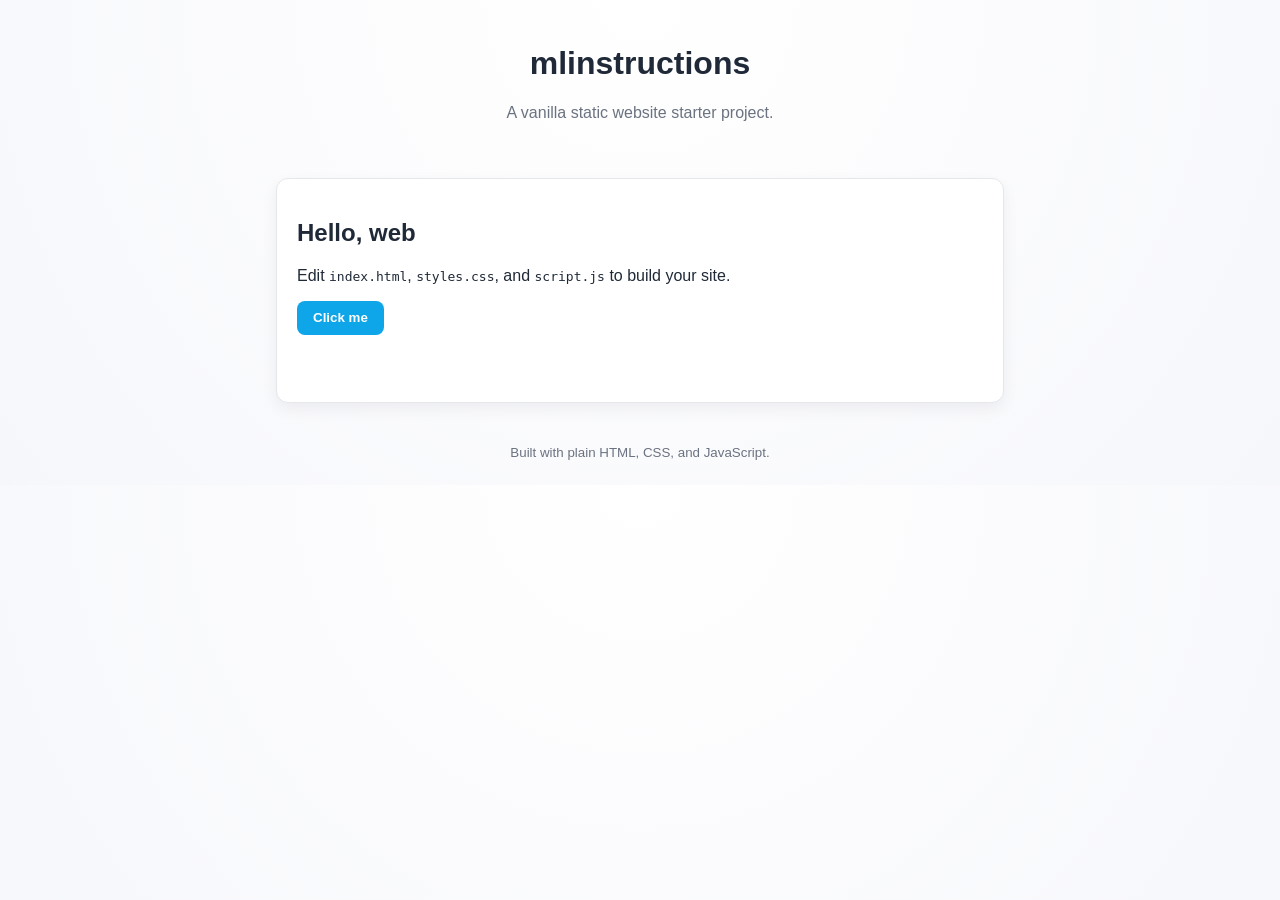
==== index.html @ ecc6ceaf "Initial commit: vanilla static website starter" ====
<!doctype html>
<html lang="en">
  <head>
    <meta charset="UTF-8" />
    <meta name="viewport" content="width=device-width, initial-scale=1.0" />
    <title>mlinstructions</title>
    <meta
      name="description"
      content="A vanilla static website starter project."
    />
    <link rel="stylesheet" href="styles.css" />
  </head>
  <body>
    <header class="site-header">
      <h1>mlinstructions</h1>
      <p>A vanilla static website starter project.</p>
    </header>

    <main class="container">
      <section class="card">
        <h2>Hello, web</h2>
        <p>
          Edit <code>index.html</code>, <code>styles.css</code>, and
          <code>script.js</code> to build your site.
        </p>
        <button id="hello-btn" type="button">Click me</button>
        <p id="hello-output" aria-live="polite"></p>
      </section>
    </main>

    <footer class="site-footer">
      <small>Built with plain HTML, CSS, and JavaScript.</small>
    </footer>

    <script src="script.js"></script>
  </body>
</html>
---- styles.css ----
:root {
  --bg: #f6f7fb;
  --surface: #ffffff;
  --text: #1f2937;
  --muted: #6b7280;
  --accent: #0ea5e9;
  --accent-strong: #0284c7;
}

* {
  box-sizing: border-box;
}

body {
  margin: 0;
  font-family: "Segoe UI", Tahoma, Geneva, Verdana, sans-serif;
  color: var(--text);
  background: radial-gradient(circle at top, #ffffff, var(--bg));
}

.site-header,
.site-footer {
  text-align: center;
  padding: 1.5rem 1rem;
}

.site-header p,
.site-footer {
  color: var(--muted);
}

.container {
  max-width: 760px;
  margin: 0 auto;
  padding: 1rem;
}

.card {
  background: var(--surface);
  border: 1px solid #e5e7eb;
  border-radius: 12px;
  padding: 1.25rem;
  box-shadow: 0 6px 16px rgba(15, 23, 42, 0.06);
}

button {
  border: 0;
  border-radius: 8px;
  padding: 0.6rem 1rem;
  color: white;
  background: var(--accent);
  font-weight: 600;
  cursor: pointer;
}

button:hover {
  background: var(--accent-strong);
}

#hello-output {
  min-height: 1.2rem;
  margin-top: 0.75rem;
  color: var(--muted);
}
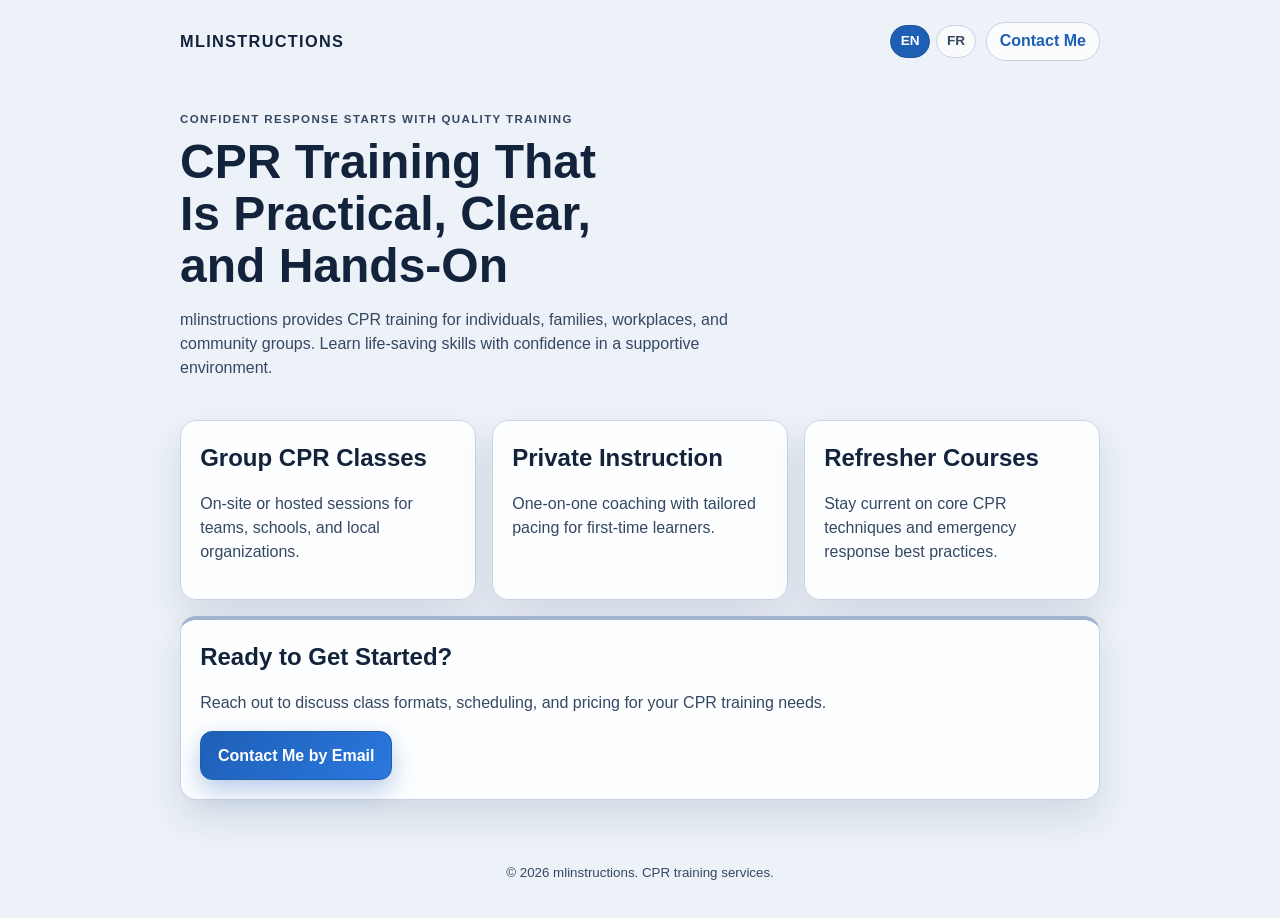
==== commit 6dd5e43b: "remove gradient" ====
--- a/index.html
+++ b/index.html
@@ -3,35 +3,324 @@
   <head>
     <meta charset="UTF-8" />
     <meta name="viewport" content="width=device-width, initial-scale=1.0" />
-    <title>mlinstructions</title>
+    <title>mlinstructions | CPR Training</title>
     <meta
       name="description"
-      content="A vanilla static website starter project."
+      content="Mobile-friendly CPR training website for mlinstructions."
     />
-    <link rel="stylesheet" href="styles.css" />
+    <link rel="alternate" hreflang="en" href="index.html" />
+    <link rel="alternate" hreflang="fr" href="index.fr.html" />
+    <link rel="alternate" hreflang="x-default" href="index.html" />
+    <link rel="canonical" href="index.html" />
+    <meta name="theme-color" content="#1e5fb6" />
+    <meta property="og:type" content="website" />
+    <meta property="og:title" content="mlinstructions | CPR Training" />
+    <meta property="og:description" content="Mobile-friendly CPR training website for mlinstructions." />
+    <meta property="og:locale" content="en_CA" />
+    <meta property="og:locale:alternate" content="fr_CA" />
+    <meta name="twitter:card" content="summary" />
+    <link rel="icon" href="data:image/svg+xml,%3Csvg xmlns='http://www.w3.org/2000/svg' viewBox='0 0 16 16'%3E%3Crect width='16' height='16' rx='3' fill='%231e5fb6'/%3E%3Cpath d='M8 4v8M4 8h8' stroke='%23fff' stroke-width='2.4' stroke-linecap='round'/%3E%3C/svg%3E" />
+    <style>
+      :root {
+        --bg: #edf2f8;
+        --surface: rgba(255, 255, 255, 0.88);
+        --text: #13233c;
+        --muted: #344862;
+        --border: #c7d3e3;
+        --primary: #1e5fb6;
+        --primary-strong: #184f98;
+        --accent: #9fb3cc;
+        --shadow: 0 18px 38px rgba(17, 44, 79, 0.12);
+      }
+
+      * {
+        box-sizing: border-box;
+      }
+
+      html,
+      body {
+        margin: 0;
+        padding: 0;
+      }
+
+      body {
+        font-family: "Avenir Next", "Trebuchet MS", "Segoe UI", sans-serif;
+        color: var(--text);
+        background: var(--bg);
+        line-height: 1.5;
+      }
+
+      .skip-link {
+        position: absolute;
+        left: 1rem;
+        top: -4rem;
+        z-index: 1000;
+        background: #ffffff;
+        color: var(--text);
+        border: 2px solid var(--primary);
+        border-radius: 10px;
+        padding: 0.6rem 0.8rem;
+        text-decoration: none;
+        font-weight: 700;
+      }
+
+      .skip-link:focus-visible {
+        top: 1rem;
+      }
+
+      .container {
+        width: min(100% - 2rem, 920px);
+        margin: 0 auto;
+      }
+
+      .site-header {
+        display: flex;
+        justify-content: space-between;
+        align-items: center;
+        padding-top: 1.35rem;
+      }
+
+      .brand {
+        font-size: 1.02rem;
+        font-weight: 800;
+        letter-spacing: 0.08em;
+        text-transform: uppercase;
+      }
+
+      .link-pill {
+        text-decoration: none;
+        color: var(--primary);
+        border: 1px solid var(--border);
+        background: rgba(255, 255, 255, 0.72);
+        -webkit-backdrop-filter: blur(6px);
+        backdrop-filter: blur(6px);
+        padding: 0.42rem 0.82rem;
+        border-radius: 999px;
+        font-weight: 700;
+        transition: border-color 0.18s ease, transform 0.18s ease;
+      }
+
+      .link-pill:hover {
+        border-color: var(--primary);
+        transform: translateY(-1px);
+      }
+
+      .hero {
+        padding-top: 2.4rem;
+        padding-bottom: 1.5rem;
+      }
+
+      .eyebrow {
+        text-transform: uppercase;
+        letter-spacing: 0.12em;
+        font-size: 0.72rem;
+        font-weight: 700;
+        margin-bottom: 0.5rem;
+        color: var(--muted);
+      }
+
+      h1 {
+        margin: 0 0 0.75rem;
+        font-size: clamp(1.9rem, 4vw, 3rem);
+        line-height: 1.08;
+        max-width: 17ch;
+      }
+
+      h2 {
+        margin-top: 0;
+        margin-bottom: 0.5rem;
+      }
+
+      .lead {
+        max-width: 62ch;
+        color: var(--muted);
+      }
+
+      .btn {
+        display: inline-block;
+        text-decoration: none;
+        border-radius: 12px;
+        padding: 0.72rem 1.05rem;
+        font-weight: 700;
+        border: 1px solid var(--border);
+        transition: transform 0.18s ease, box-shadow 0.2s ease, border-color 0.2s ease;
+      }
+
+      .btn-primary {
+        background: linear-gradient(135deg, var(--primary) 0%, #2b78df 100%);
+        border-color: #215ea8;
+        color: #ffffff;
+        box-shadow: 0 10px 24px rgba(30, 95, 182, 0.32);
+      }
+
+      .btn-primary:hover {
+        background: linear-gradient(135deg, var(--primary-strong) 0%, #2065c1 100%);
+        transform: translateY(-1px);
+      }
+
+      .section-grid {
+        display: grid;
+        grid-template-columns: repeat(3, minmax(0, 1fr));
+        gap: 1rem;
+      }
+
+      .card,
+      .section-simple,
+      .cta {
+        background: var(--surface);
+        border: 1px solid var(--border);
+        border-radius: 16px;
+        padding: 1.2rem;
+        box-shadow: var(--shadow);
+        -webkit-backdrop-filter: blur(8px);
+        backdrop-filter: blur(8px);
+      }
+
+      .card p,
+      .section-simple p,
+      .cta p,
+      .section-simple li {
+        color: var(--muted);
+      }
+
+      .section-simple {
+        margin-top: 1rem;
+      }
+
+      .section-simple ul {
+        margin: 0;
+        padding-left: 1.2rem;
+      }
+
+      .cta {
+        margin-top: 1rem;
+        margin-bottom: 2.4rem;
+        border-top: 4px solid var(--accent);
+      }
+
+      .site-footer {
+        text-align: center;
+        color: var(--muted);
+        padding: 1.35rem 1rem 2.1rem;
+      }
+
+      .header-actions {
+        display: flex;
+        align-items: center;
+        gap: 0.6rem;
+      }
+
+      .lang-switch {
+        display: flex;
+        gap: 0.35rem;
+      }
+
+      .lang-link {
+        text-decoration: none;
+        color: var(--muted);
+        border: 1px solid var(--border);
+        border-radius: 999px;
+        padding: 0.35rem 0.62rem;
+        font-size: 0.85rem;
+        font-weight: 700;
+        background: rgba(255, 255, 255, 0.65);
+      }
+
+      .lang-link[aria-current="page"] {
+        color: #ffffff;
+        background: var(--primary);
+        border-color: var(--primary-strong);
+      }
+
+      a:focus-visible,
+      button:focus-visible {
+        outline: 3px solid #0d64d6;
+        outline-offset: 3px;
+      }
+
+      @media (prefers-reduced-motion: reduce) {
+        *,
+        *::before,
+        *::after {
+          animation: none !important;
+          transition: none !important;
+          scroll-behavior: auto !important;
+        }
+      }
+
+      @media (max-width: 800px) {
+        .section-grid {
+          grid-template-columns: 1fr;
+        }
+
+        .site-header {
+          gap: 0.8rem;
+          flex-wrap: wrap;
+        }
+
+        .header-actions {
+          width: 100%;
+          justify-content: space-between;
+        }
+      }
+    </style>
   </head>
   <body>
-    <header class="site-header">
-      <h1>mlinstructions</h1>
-      <p>A vanilla static website starter project.</p>
+    <a class="skip-link" href="#main-content">Skip to main content</a>
+    <header class="site-header container">
+      <div class="brand">mlinstructions</div>
+      <div class="header-actions">
+        <nav class="lang-switch" aria-label="Language selector">
+          <a class="lang-link" href="index.html" hreflang="en" lang="en" aria-current="page">EN</a>
+          <a class="lang-link" href="index.fr.html" hreflang="fr" lang="fr">FR</a>
+        </nav>
+        <a class="link-pill" href="mailto:your-email@example.com">Contact Me</a>
+      </div>
     </header>
 
-    <main class="container">
-      <section class="card">
-        <h2>Hello, web</h2>
+    <main id="main-content">
+      <section class="hero container" aria-labelledby="hero-title">
+        <p class="eyebrow">Confident response starts with quality training</p>
+        <h1 id="hero-title">CPR Training That Is Practical, Clear, and Hands-On</h1>
+        <p class="lead">
+          mlinstructions provides CPR training for individuals, families,
+          workplaces, and community groups. Learn life-saving skills with
+          confidence in a supportive environment.
+        </p>
+      </section>
+
+      <section id="services" class="container section-grid" aria-label="CPR training services">
+        <article class="card">
+          <h2>Group CPR Classes</h2>
+          <p>On-site or hosted sessions for teams, schools, and local organizations.</p>
+        </article>
+        <article class="card">
+          <h2>Private Instruction</h2>
+          <p>One-on-one coaching with tailored pacing for first-time learners.</p>
+        </article>
+        <article class="card">
+          <h2>Refresher Courses</h2>
+          <p>Stay current on core CPR techniques and emergency response best practices.</p>
+        </article>
+      </section>
+
+      <section class="container cta" aria-labelledby="cta-title">
+        <h2 id="cta-title">Ready to Get Started?</h2>
         <p>
-          Edit <code>index.html</code>, <code>styles.css</code>, and
-          <code>script.js</code> to build your site.
+          Reach out to discuss class formats, scheduling, and pricing for your
+          CPR training needs.
         </p>
-        <button id="hello-btn" type="button">Click me</button>
-        <p id="hello-output" aria-live="polite"></p>
+        <a class="btn btn-primary" href="mailto:your-email@example.com?subject=CPR%20Training%20Request">Contact Me by Email</a>
       </section>
     </main>
 
     <footer class="site-footer">
-      <small>Built with plain HTML, CSS, and JavaScript.</small>
+      <small>&copy; <span id="year">2026</span> mlinstructions. CPR training services.</small>
     </footer>
 
-    <script src="script.js"></script>
+    <script>
+      const yearElement = document.getElementById("year");
+      if (yearElement) yearElement.textContent = String(new Date().getFullYear());
+    </script>
   </body>
 </html>
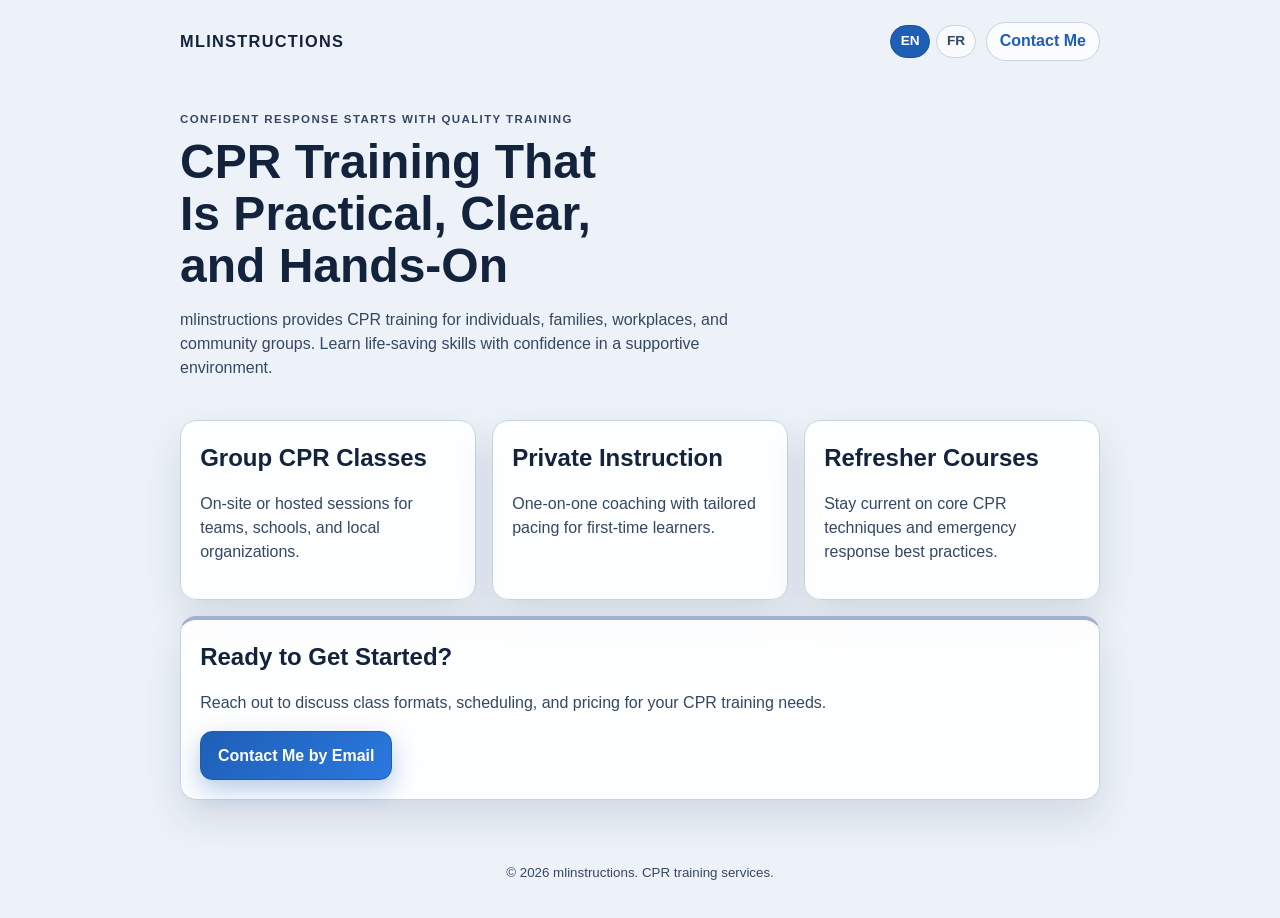
==== commit 6ef932e9: "moar" ====
--- a/index.html
+++ b/index.html
@@ -3,19 +3,20 @@
   <head>
     <meta charset="UTF-8" />
     <meta name="viewport" content="width=device-width, initial-scale=1.0" />
-    <title>mlinstructions | CPR Training</title>
+    <title>CPR Training | mlinstructions</title>
     <meta
       name="description"
-      content="Mobile-friendly CPR training website for mlinstructions."
+      content="Professional CPR training for individuals, workplaces, and community groups — learn life-saving skills in a clear, hands-on environment."
     />
-    <link rel="alternate" hreflang="en" href="index.html" />
-    <link rel="alternate" hreflang="fr" href="index.fr.html" />
-    <link rel="alternate" hreflang="x-default" href="index.html" />
-    <link rel="canonical" href="index.html" />
+    <link rel="alternate" hreflang="en" href="https://aaronaboutilier.github.io/mlinstructions/index.html" />
+    <link rel="alternate" hreflang="fr" href="https://aaronaboutilier.github.io/mlinstructions/index.fr.html" />
+    <link rel="alternate" hreflang="x-default" href="https://aaronaboutilier.github.io/mlinstructions/index.html" />
+    <link rel="canonical" href="https://aaronaboutilier.github.io/mlinstructions/index.html" />
     <meta name="theme-color" content="#1e5fb6" />
     <meta property="og:type" content="website" />
-    <meta property="og:title" content="mlinstructions | CPR Training" />
-    <meta property="og:description" content="Mobile-friendly CPR training website for mlinstructions." />
+    <meta property="og:title" content="CPR Training | mlinstructions" />
+    <meta property="og:description" content="Professional CPR training for individuals, workplaces, and community groups — learn life-saving skills in a clear, hands-on environment." />
+    <meta property="og:url" content="https://aaronaboutilier.github.io/mlinstructions/index.html" />
     <meta property="og:locale" content="en_CA" />
     <meta property="og:locale:alternate" content="fr_CA" />
     <meta name="twitter:card" content="summary" />
@@ -264,6 +265,25 @@
         }
       }
     </style>
+    <script type="application/ld+json">
+    {
+      "@context": "https://schema.org",
+      "@type": ["EducationalOrganization", "LocalBusiness"],
+      "name": "mlinstructions",
+      "url": "https://aaronaboutilier.github.io/mlinstructions/",
+      "description": "Professional CPR training for individuals, workplaces, and community groups.",
+      "email": "your-email@example.com",
+      "hasOfferCatalog": {
+        "@type": "OfferCatalog",
+        "name": "CPR Training Services",
+        "itemListElement": [
+          {"@type": "Offer", "itemOffered": {"@type": "Course", "name": "Group CPR Classes"}},
+          {"@type": "Offer", "itemOffered": {"@type": "Course", "name": "Private Instruction"}},
+          {"@type": "Offer", "itemOffered": {"@type": "Course", "name": "Refresher Courses"}}
+        ]
+      }
+    }
+    </script>
   </head>
   <body>
     <a class="skip-link" href="#main-content">Skip to main content</a>
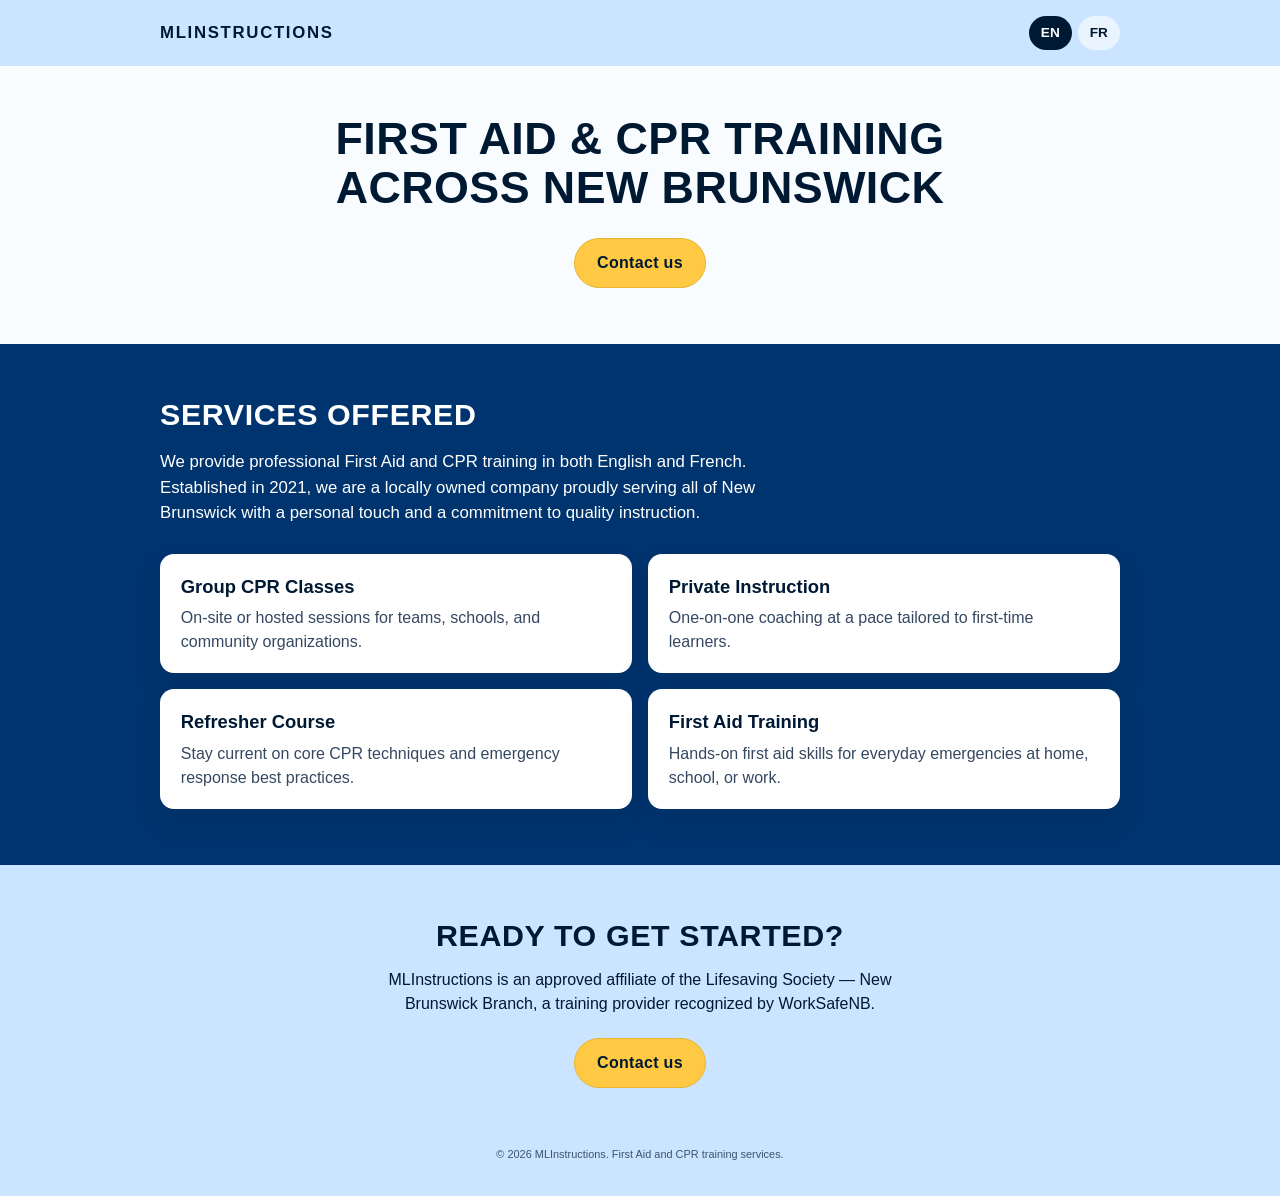
==== commit 65a74ad9: "updates" ====
--- a/index.html
+++ b/index.html
@@ -3,344 +3,12 @@
   <head>
     <meta charset="UTF-8" />
     <meta name="viewport" content="width=device-width, initial-scale=1.0" />
-    <title>CPR Training | mlinstructions</title>
-    <meta
-      name="description"
-      content="Professional CPR training for individuals, workplaces, and community groups — learn life-saving skills in a clear, hands-on environment."
-    />
-    <link rel="alternate" hreflang="en" href="https://aaronaboutilier.github.io/mlinstructions/index.html" />
-    <link rel="alternate" hreflang="fr" href="https://aaronaboutilier.github.io/mlinstructions/index.fr.html" />
-    <link rel="alternate" hreflang="x-default" href="https://aaronaboutilier.github.io/mlinstructions/index.html" />
-    <link rel="canonical" href="https://aaronaboutilier.github.io/mlinstructions/index.html" />
-    <meta name="theme-color" content="#1e5fb6" />
-    <meta property="og:type" content="website" />
-    <meta property="og:title" content="CPR Training | mlinstructions" />
-    <meta property="og:description" content="Professional CPR training for individuals, workplaces, and community groups — learn life-saving skills in a clear, hands-on environment." />
-    <meta property="og:url" content="https://aaronaboutilier.github.io/mlinstructions/index.html" />
-    <meta property="og:locale" content="en_CA" />
-    <meta property="og:locale:alternate" content="fr_CA" />
-    <meta name="twitter:card" content="summary" />
-    <link rel="icon" href="data:image/svg+xml,%3Csvg xmlns='http://www.w3.org/2000/svg' viewBox='0 0 16 16'%3E%3Crect width='16' height='16' rx='3' fill='%231e5fb6'/%3E%3Cpath d='M8 4v8M4 8h8' stroke='%23fff' stroke-width='2.4' stroke-linecap='round'/%3E%3C/svg%3E" />
-    <style>
-      :root {
-        --bg: #edf2f8;
-        --surface: rgba(255, 255, 255, 0.88);
-        --text: #13233c;
-        --muted: #344862;
-        --border: #c7d3e3;
-        --primary: #1e5fb6;
-        --primary-strong: #184f98;
-        --accent: #9fb3cc;
-        --shadow: 0 18px 38px rgba(17, 44, 79, 0.12);
-      }
-
-      * {
-        box-sizing: border-box;
-      }
-
-      html,
-      body {
-        margin: 0;
-        padding: 0;
-      }
-
-      body {
-        font-family: "Avenir Next", "Trebuchet MS", "Segoe UI", sans-serif;
-        color: var(--text);
-        background: var(--bg);
-        line-height: 1.5;
-      }
-
-      .skip-link {
-        position: absolute;
-        left: 1rem;
-        top: -4rem;
-        z-index: 1000;
-        background: #ffffff;
-        color: var(--text);
-        border: 2px solid var(--primary);
-        border-radius: 10px;
-        padding: 0.6rem 0.8rem;
-        text-decoration: none;
-        font-weight: 700;
-      }
-
-      .skip-link:focus-visible {
-        top: 1rem;
-      }
-
-      .container {
-        width: min(100% - 2rem, 920px);
-        margin: 0 auto;
-      }
-
-      .site-header {
-        display: flex;
-        justify-content: space-between;
-        align-items: center;
-        padding-top: 1.35rem;
-      }
-
-      .brand {
-        font-size: 1.02rem;
-        font-weight: 800;
-        letter-spacing: 0.08em;
-        text-transform: uppercase;
-      }
-
-      .link-pill {
-        text-decoration: none;
-        color: var(--primary);
-        border: 1px solid var(--border);
-        background: rgba(255, 255, 255, 0.72);
-        -webkit-backdrop-filter: blur(6px);
-        backdrop-filter: blur(6px);
-        padding: 0.42rem 0.82rem;
-        border-radius: 999px;
-        font-weight: 700;
-        transition: border-color 0.18s ease, transform 0.18s ease;
-      }
-
-      .link-pill:hover {
-        border-color: var(--primary);
-        transform: translateY(-1px);
-      }
-
-      .hero {
-        padding-top: 2.4rem;
-        padding-bottom: 1.5rem;
-      }
-
-      .eyebrow {
-        text-transform: uppercase;
-        letter-spacing: 0.12em;
-        font-size: 0.72rem;
-        font-weight: 700;
-        margin-bottom: 0.5rem;
-        color: var(--muted);
-      }
-
-      h1 {
-        margin: 0 0 0.75rem;
-        font-size: clamp(1.9rem, 4vw, 3rem);
-        line-height: 1.08;
-        max-width: 17ch;
-      }
-
-      h2 {
-        margin-top: 0;
-        margin-bottom: 0.5rem;
-      }
-
-      .lead {
-        max-width: 62ch;
-        color: var(--muted);
-      }
-
-      .btn {
-        display: inline-block;
-        text-decoration: none;
-        border-radius: 12px;
-        padding: 0.72rem 1.05rem;
-        font-weight: 700;
-        border: 1px solid var(--border);
-        transition: transform 0.18s ease, box-shadow 0.2s ease, border-color 0.2s ease;
-      }
-
-      .btn-primary {
-        background: linear-gradient(135deg, var(--primary) 0%, #2b78df 100%);
-        border-color: #215ea8;
-        color: #ffffff;
-        box-shadow: 0 10px 24px rgba(30, 95, 182, 0.32);
-      }
-
-      .btn-primary:hover {
-        background: linear-gradient(135deg, var(--primary-strong) 0%, #2065c1 100%);
-        transform: translateY(-1px);
-      }
-
-      .section-grid {
-        display: grid;
-        grid-template-columns: repeat(3, minmax(0, 1fr));
-        gap: 1rem;
-      }
-
-      .card,
-      .section-simple,
-      .cta {
-        background: var(--surface);
-        border: 1px solid var(--border);
-        border-radius: 16px;
-        padding: 1.2rem;
-        box-shadow: var(--shadow);
-        -webkit-backdrop-filter: blur(8px);
-        backdrop-filter: blur(8px);
-      }
-
-      .card p,
-      .section-simple p,
-      .cta p,
-      .section-simple li {
-        color: var(--muted);
-      }
-
-      .section-simple {
-        margin-top: 1rem;
-      }
-
-      .section-simple ul {
-        margin: 0;
-        padding-left: 1.2rem;
-      }
-
-      .cta {
-        margin-top: 1rem;
-        margin-bottom: 2.4rem;
-        border-top: 4px solid var(--accent);
-      }
-
-      .site-footer {
-        text-align: center;
-        color: var(--muted);
-        padding: 1.35rem 1rem 2.1rem;
-      }
-
-      .header-actions {
-        display: flex;
-        align-items: center;
-        gap: 0.6rem;
-      }
-
-      .lang-switch {
-        display: flex;
-        gap: 0.35rem;
-      }
-
-      .lang-link {
-        text-decoration: none;
-        color: var(--muted);
-        border: 1px solid var(--border);
-        border-radius: 999px;
-        padding: 0.35rem 0.62rem;
-        font-size: 0.85rem;
-        font-weight: 700;
-        background: rgba(255, 255, 255, 0.65);
-      }
-
-      .lang-link[aria-current="page"] {
-        color: #ffffff;
-        background: var(--primary);
-        border-color: var(--primary-strong);
-      }
-
-      a:focus-visible,
-      button:focus-visible {
-        outline: 3px solid #0d64d6;
-        outline-offset: 3px;
-      }
-
-      @media (prefers-reduced-motion: reduce) {
-        *,
-        *::before,
-        *::after {
-          animation: none !important;
-          transition: none !important;
-          scroll-behavior: auto !important;
-        }
-      }
-
-      @media (max-width: 800px) {
-        .section-grid {
-          grid-template-columns: 1fr;
-        }
-
-        .site-header {
-          gap: 0.8rem;
-          flex-wrap: wrap;
-        }
-
-        .header-actions {
-          width: 100%;
-          justify-content: space-between;
-        }
-      }
-    </style>
-    <script type="application/ld+json">
-    {
-      "@context": "https://schema.org",
-      "@type": ["EducationalOrganization", "LocalBusiness"],
-      "name": "mlinstructions",
-      "url": "https://aaronaboutilier.github.io/mlinstructions/",
-      "description": "Professional CPR training for individuals, workplaces, and community groups.",
-      "email": "your-email@example.com",
-      "hasOfferCatalog": {
-        "@type": "OfferCatalog",
-        "name": "CPR Training Services",
-        "itemListElement": [
-          {"@type": "Offer", "itemOffered": {"@type": "Course", "name": "Group CPR Classes"}},
-          {"@type": "Offer", "itemOffered": {"@type": "Course", "name": "Private Instruction"}},
-          {"@type": "Offer", "itemOffered": {"@type": "Course", "name": "Refresher Courses"}}
-        ]
-      }
-    }
-    </script>
+    <title>mlinstructions</title>
+    <meta http-equiv="refresh" content="0; url=/en/" />
+    <link rel="canonical" href="https://mlinstructions.ca/en/" />
   </head>
   <body>
-    <a class="skip-link" href="#main-content">Skip to main content</a>
-    <header class="site-header container">
-      <div class="brand">mlinstructions</div>
-      <div class="header-actions">
-        <nav class="lang-switch" aria-label="Language selector">
-          <a class="lang-link" href="index.html" hreflang="en" lang="en" aria-current="page">EN</a>
-          <a class="lang-link" href="index.fr.html" hreflang="fr" lang="fr">FR</a>
-        </nav>
-        <a class="link-pill" href="mailto:your-email@example.com">Contact Me</a>
-      </div>
-    </header>
-
-    <main id="main-content">
-      <section class="hero container" aria-labelledby="hero-title">
-        <p class="eyebrow">Confident response starts with quality training</p>
-        <h1 id="hero-title">CPR Training That Is Practical, Clear, and Hands-On</h1>
-        <p class="lead">
-          mlinstructions provides CPR training for individuals, families,
-          workplaces, and community groups. Learn life-saving skills with
-          confidence in a supportive environment.
-        </p>
-      </section>
-
-      <section id="services" class="container section-grid" aria-label="CPR training services">
-        <article class="card">
-          <h2>Group CPR Classes</h2>
-          <p>On-site or hosted sessions for teams, schools, and local organizations.</p>
-        </article>
-        <article class="card">
-          <h2>Private Instruction</h2>
-          <p>One-on-one coaching with tailored pacing for first-time learners.</p>
-        </article>
-        <article class="card">
-          <h2>Refresher Courses</h2>
-          <p>Stay current on core CPR techniques and emergency response best practices.</p>
-        </article>
-      </section>
-
-      <section class="container cta" aria-labelledby="cta-title">
-        <h2 id="cta-title">Ready to Get Started?</h2>
-        <p>
-          Reach out to discuss class formats, scheduling, and pricing for your
-          CPR training needs.
-        </p>
-        <a class="btn btn-primary" href="mailto:your-email@example.com?subject=CPR%20Training%20Request">Contact Me by Email</a>
-      </section>
-    </main>
-
-    <footer class="site-footer">
-      <small>&copy; <span id="year">2026</span> mlinstructions. CPR training services.</small>
-    </footer>
-
-    <script>
-      const yearElement = document.getElementById("year");
-      if (yearElement) yearElement.textContent = String(new Date().getFullYear());
-    </script>
+    <p>Redirecting to <a href="/en/">English site</a>...</p>
+    <script>window.location.replace("/en/");</script>
   </body>
 </html>
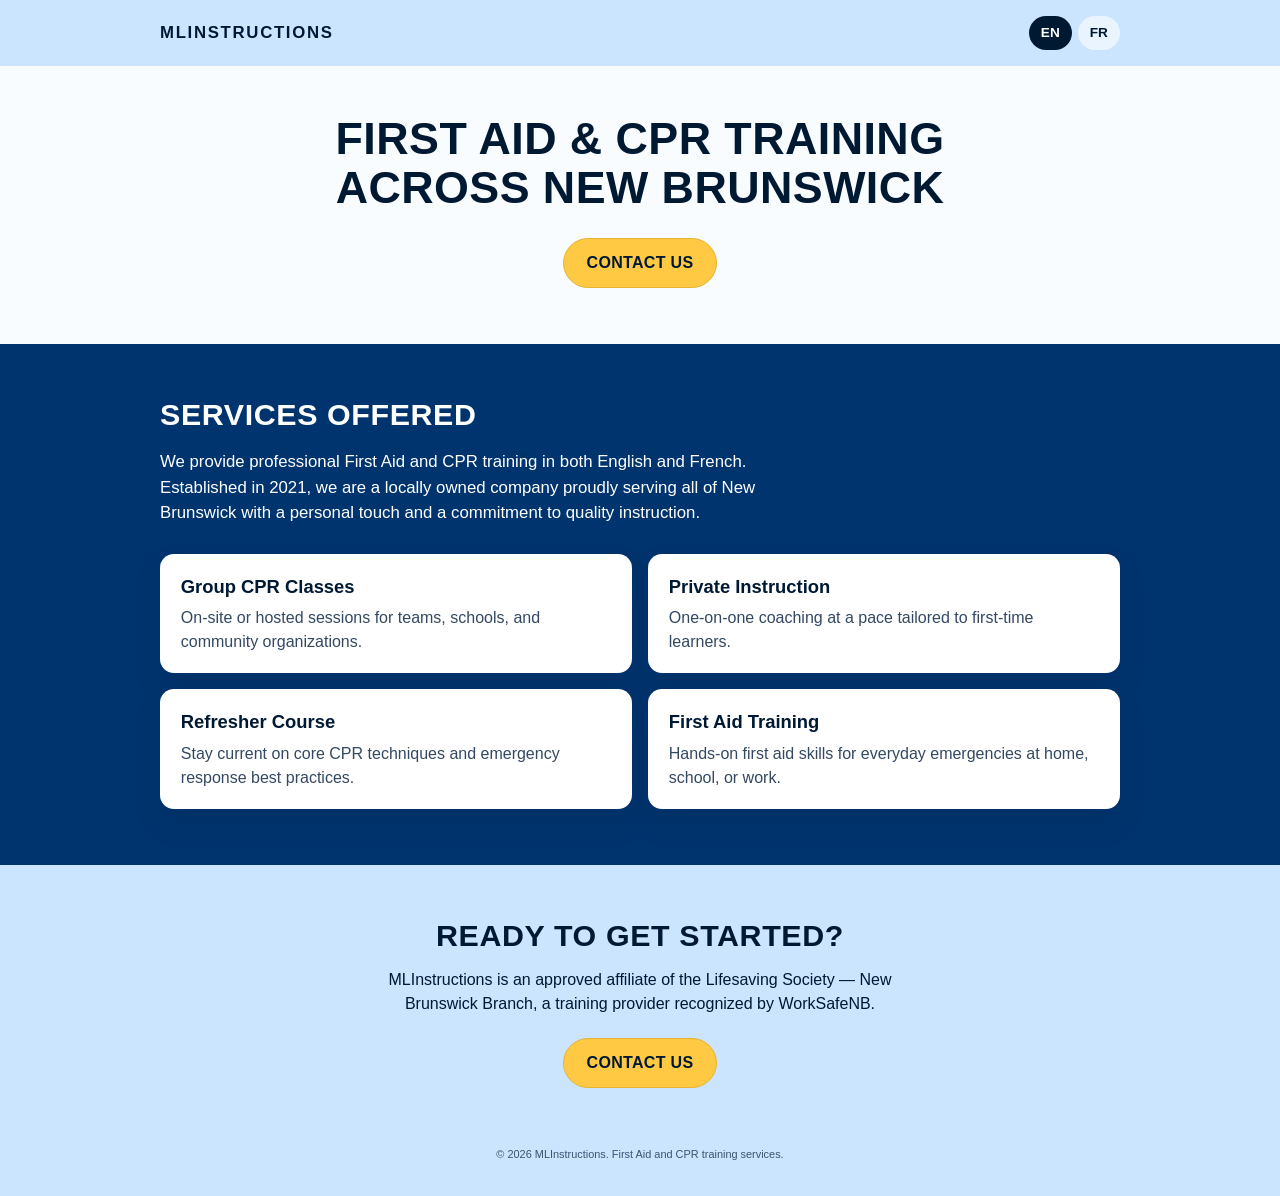
==== commit efa90908: "default page is english" ====
--- a/index.html
+++ b/index.html
@@ -3,12 +3,329 @@
   <head>
     <meta charset="UTF-8" />
     <meta name="viewport" content="width=device-width, initial-scale=1.0" />
-    <title>mlinstructions</title>
-    <meta http-equiv="refresh" content="0; url=/en/" />
+    <title>First Aid & CPR Training in New Brunswick | MLInstructions</title>
+    <meta name="description" content="Professional First Aid and CPR training in English and French, serving all of New Brunswick. Approved affiliate of the Lifesaving Society — New Brunswick Branch." />
+    <link rel="alternate" hreflang="en" href="https://mlinstructions.ca/en/" />
+    <link rel="alternate" hreflang="fr" href="https://mlinstructions.ca/fr/" />
+    <link rel="alternate" hreflang="x-default" href="https://mlinstructions.ca/" />
     <link rel="canonical" href="https://mlinstructions.ca/en/" />
+    <meta name="theme-color" content="#00346E" />
+    <meta property="og:type" content="website" />
+    <meta property="og:title" content="First Aid & CPR Training in New Brunswick | MLInstructions" />
+    <meta property="og:description" content="Professional First Aid and CPR training in English and French, serving all of New Brunswick. Approved affiliate of the Lifesaving Society — New Brunswick Branch." />
+    <meta property="og:url" content="https://mlinstructions.ca/en/" />
+    <meta property="og:locale" content="en_CA" />
+    <meta property="og:locale:alternate" content="fr_CA" />
+    <meta name="twitter:card" content="summary" />
+    <link rel="icon" href="data:image/svg+xml,%3Csvg xmlns='http://www.w3.org/2000/svg' viewBox='0 0 16 16'%3E%3Crect width='16' height='16' rx='3' fill='%2300346E'/%3E%3Cpath d='M8 4v8M4 8h8' stroke='%23FFC943' stroke-width='2.4' stroke-linecap='round'/%3E%3C/svg%3E" />
+    <style>
+      :root {
+        --nav-bg: #CBE4FF;
+        --hero-bg: #F9FCFF;
+        --main-bg: #00346E;
+        --cta-bg: #CBE4FF;
+        --card-bg: #ffffff;
+        --text-dark: #001933;
+        --text-muted: #344862;
+        --text-on-dark: #ffffff;
+        --text-on-dark-muted: #d6e4f5;
+        --pill-bg: #FFC943;
+        --pill-bg-hover: #ffd66b;
+        --pill-text: #001933;
+        --border-soft: #b6d4f2;
+        --shadow-card: 0 14px 28px rgba(0, 25, 51, 0.12);
+      }
+
+      * { box-sizing: border-box; }
+      html, body { margin: 0; padding: 0; }
+
+      body {
+        font-family: "Avenir Next", "Trebuchet MS", "Segoe UI", sans-serif;
+        color: var(--text-dark);
+        background: var(--hero-bg);
+        line-height: 1.5;
+      }
+
+      a:focus-visible, button:focus-visible {
+        outline: 3px solid #0d64d6;
+        outline-offset: 3px;
+      }
+
+      .skip-link {
+        position: absolute;
+        left: 1rem;
+        top: -4rem;
+        z-index: 1000;
+        background: #ffffff;
+        color: var(--text-dark);
+        border: 2px solid var(--main-bg);
+        border-radius: 10px;
+        padding: 0.6rem 0.8rem;
+        text-decoration: none;
+        font-weight: 700;
+      }
+      .skip-link:focus-visible { top: 1rem; }
+
+      .container {
+        width: min(100% - 2rem, 960px);
+        margin: 0 auto;
+      }
+
+      /* --- Header band --- */
+      .site-header {
+        background: var(--nav-bg);
+      }
+      .site-header__inner {
+        display: flex;
+        justify-content: space-between;
+        align-items: center;
+        padding: 1rem 0;
+        gap: 0.8rem;
+        flex-wrap: wrap;
+      }
+      .brand {
+        font-size: 1.05rem;
+        font-weight: 800;
+        letter-spacing: 0.1em;
+        text-transform: uppercase;
+        color: var(--text-dark);
+      }
+      .lang-switch {
+        display: flex;
+        gap: 0.35rem;
+      }
+      .lang-link {
+        text-decoration: none;
+        color: var(--text-dark);
+        border: 1px solid transparent;
+        border-radius: 999px;
+        padding: 0.35rem 0.7rem;
+        font-size: 0.85rem;
+        font-weight: 700;
+        background: rgba(255, 255, 255, 0.6);
+      }
+      .lang-link[aria-current="page"] {
+        background: var(--text-dark);
+        color: #ffffff;
+      }
+
+      /* --- Hero band --- */
+      .hero {
+        background: var(--hero-bg);
+      }
+      .hero__inner {
+        display: flex;
+        flex-direction: column;
+        align-items: center;
+        text-align: center;
+        padding: 3rem 0 3.5rem;
+      }
+      .hero h1 {
+        margin: 0 0 1.6rem;
+        color: var(--text-dark);
+        font-size: clamp(1.7rem, 4vw, 2.8rem);
+        line-height: 1.1;
+        text-transform: uppercase;
+        letter-spacing: 0.01em;
+        max-width: 30ch;
+      }
+
+      /* --- Main (services) band --- */
+      .services {
+        background: var(--main-bg);
+        color: var(--text-on-dark);
+      }
+      .services__inner {
+        padding: 3rem 0 3.5rem;
+      }
+      .services__title {
+        margin: 0 0 0.75rem;
+        color: var(--text-on-dark);
+        font-size: clamp(1.4rem, 3vw, 1.9rem);
+        letter-spacing: 0.02em;
+        text-transform: uppercase;
+      }
+      .services__intro {
+        margin: 0 0 1.8rem;
+        color: var(--text-on-dark);
+        font-size: 1.05rem;
+        max-width: 70ch;
+      }
+      .card-stack {
+        display: grid;
+        grid-template-columns: repeat(2, minmax(0, 1fr));
+        gap: 1rem;
+      }
+      .card {
+        background: var(--card-bg);
+        color: var(--text-dark);
+        border-radius: 14px;
+        padding: 1.2rem 1.3rem;
+        box-shadow: var(--shadow-card);
+        height: 100%;
+      }
+      .card h2 {
+        margin: 0 0 0.35rem;
+        font-size: 1.15rem;
+        color: var(--text-dark);
+      }
+      .card p {
+        margin: 0;
+        color: var(--text-muted);
+      }
+
+      /* --- Footer CTA band --- */
+      .cta {
+        background: var(--cta-bg);
+      }
+      .cta__inner {
+        display: flex;
+        flex-direction: column;
+        align-items: center;
+        text-align: center;
+        padding: 3rem 0 2rem;
+      }
+      .cta h2 {
+        margin: 0 0 0.6rem;
+        color: var(--text-dark);
+        text-transform: uppercase;
+        letter-spacing: 0.02em;
+        font-size: clamp(1.4rem, 3vw, 1.9rem);
+      }
+      .cta p {
+        margin: 0 0 1.4rem;
+        color: var(--text-dark);
+        max-width: 60ch;
+      }
+      .cta .copyright {
+        margin: 3.5rem 0 0;
+        font-size: 0.82rem;
+        color: var(--text-dark);
+        opacity: 0.7;
+      }
+
+      /* --- Pill CTA button --- */
+      .pill-cta {
+        display: inline-block;
+        text-decoration: none;
+        background: var(--pill-bg);
+        color: var(--pill-text);
+        border: 1px solid #e6b432;
+        border-radius: 999px;
+        padding: 0.75rem 1.4rem;
+        font-weight: 800;
+        letter-spacing: 0.02em;
+        transition: background 0.18s ease, transform 0.18s ease;
+      }
+      .pill-cta:hover {
+        background: var(--pill-bg-hover);
+        transform: translateY(-1px);
+      }
+
+      @media (prefers-reduced-motion: reduce) {
+        *, *::before, *::after {
+          animation: none !important;
+          transition: none !important;
+          scroll-behavior: auto !important;
+        }
+      }
+
+      @media (max-width: 800px) {
+        .site-header__inner { justify-content: space-between; }
+        .card-stack { grid-template-columns: 1fr; }
+        .hero__inner, .services__inner, .cta__inner { padding-top: 2.2rem; padding-bottom: 2.4rem; }
+      }
+    </style>
+    <script type="application/ld+json">
+    {
+      "@context": "https://schema.org",
+      "@type": ["EducationalOrganization", "LocalBusiness"],
+      "name": "MLInstructions",
+      "url": "https://mlinstructions.ca/",
+      "description": "Professional First Aid and CPR training in English and French, serving all of New Brunswick.",
+      "email": "madeleine@mlinstructions.ca",
+      "foundingDate": "2021",
+      "areaServed": {"@type": "AdministrativeArea", "name": "New Brunswick"},
+      "memberOf": {
+        "@type": "Organization",
+        "name": "Lifesaving Society — New Brunswick Branch"
+      },
+      "hasOfferCatalog": {
+        "@type": "OfferCatalog",
+        "name": "First Aid and CPR Training Services",
+        "itemListElement": [
+          {"@type": "Offer", "itemOffered": {"@type": "Course", "name": "Group CPR Classes"}},
+          {"@type": "Offer", "itemOffered": {"@type": "Course", "name": "Private Instruction"}},
+          {"@type": "Offer", "itemOffered": {"@type": "Course", "name": "Refresher Course"}},
+          {"@type": "Offer", "itemOffered": {"@type": "Course", "name": "First Aid Training"}}
+        ]
+      }
+    }
+    </script>
   </head>
   <body>
-    <p>Redirecting to <a href="/en/">English site</a>...</p>
-    <script>window.location.replace("/en/");</script>
+    <a class="skip-link" href="#main-content">Skip to main content</a>
+
+    <header class="site-header">
+      <div class="container site-header__inner">
+        <div class="brand">MLINSTRUCTIONS</div>
+        <nav class="lang-switch" aria-label="Language selector">
+          <a class="lang-link" href="/en/" hreflang="en" lang="en" aria-current="page">EN</a>
+          <a class="lang-link" href="/fr/" hreflang="fr" lang="fr">FR</a>
+        </nav>
+      </div>
+    </header>
+
+    <main id="main-content">
+      <section class="hero" aria-labelledby="hero-title">
+        <div class="container hero__inner">
+          <h1 id="hero-title">First Aid &amp; CPR Training Across New Brunswick</h1>
+          <a class="pill-cta" href="mailto:madeleine@mlinstructions.ca?subject=First%20Aid%20%26%20CPR%20Training%20Inquiry">CONTACT US</a>
+        </div>
+      </section>
+
+      <section class="services" aria-labelledby="services-title">
+        <div class="container services__inner">
+          <h2 id="services-title" class="services__title">Services offered</h2>
+          <p class="services__intro">
+            We provide professional First Aid and CPR training in both English and French. Established in 2021, we are a locally owned company proudly serving all of New Brunswick with a personal touch and a commitment to quality instruction.
+          </p>
+          <div class="card-stack">
+            <article class="card">
+              <h2>Group CPR Classes</h2>
+              <p>On-site or hosted sessions for teams, schools, and community organizations.</p>
+            </article>
+            <article class="card">
+              <h2>Private Instruction</h2>
+              <p>One-on-one coaching at a pace tailored to first-time learners.</p>
+            </article>
+            <article class="card">
+              <h2>Refresher Course</h2>
+              <p>Stay current on core CPR techniques and emergency response best practices.</p>
+            </article>
+            <article class="card">
+              <h2>First Aid Training</h2>
+              <p>Hands-on first aid skills for everyday emergencies at home, school, or work.</p>
+            </article>
+          </div>
+        </div>
+      </section>
+
+      <section class="cta" aria-labelledby="cta-title">
+        <div class="container cta__inner">
+          <h2 id="cta-title">Ready to get started?</h2>
+          <p>
+            MLInstructions is an approved affiliate of the Lifesaving Society &mdash; New Brunswick Branch, a training provider recognized by WorkSafeNB.
+          </p>
+          <a class="pill-cta" href="mailto:madeleine@mlinstructions.ca?subject=First%20Aid%20%26%20CPR%20Training%20Inquiry">CONTACT US</a>
+          <p class="copyright"><small>&copy; <span id="year">2026</span> MLInstructions. First Aid and CPR training services.</small></p>
+        </div>
+      </section>
+    </main>
+
+    <script>
+      var y = document.getElementById('year');
+      if (y) y.textContent = String(new Date().getFullYear());
+    </script>
   </body>
 </html>
